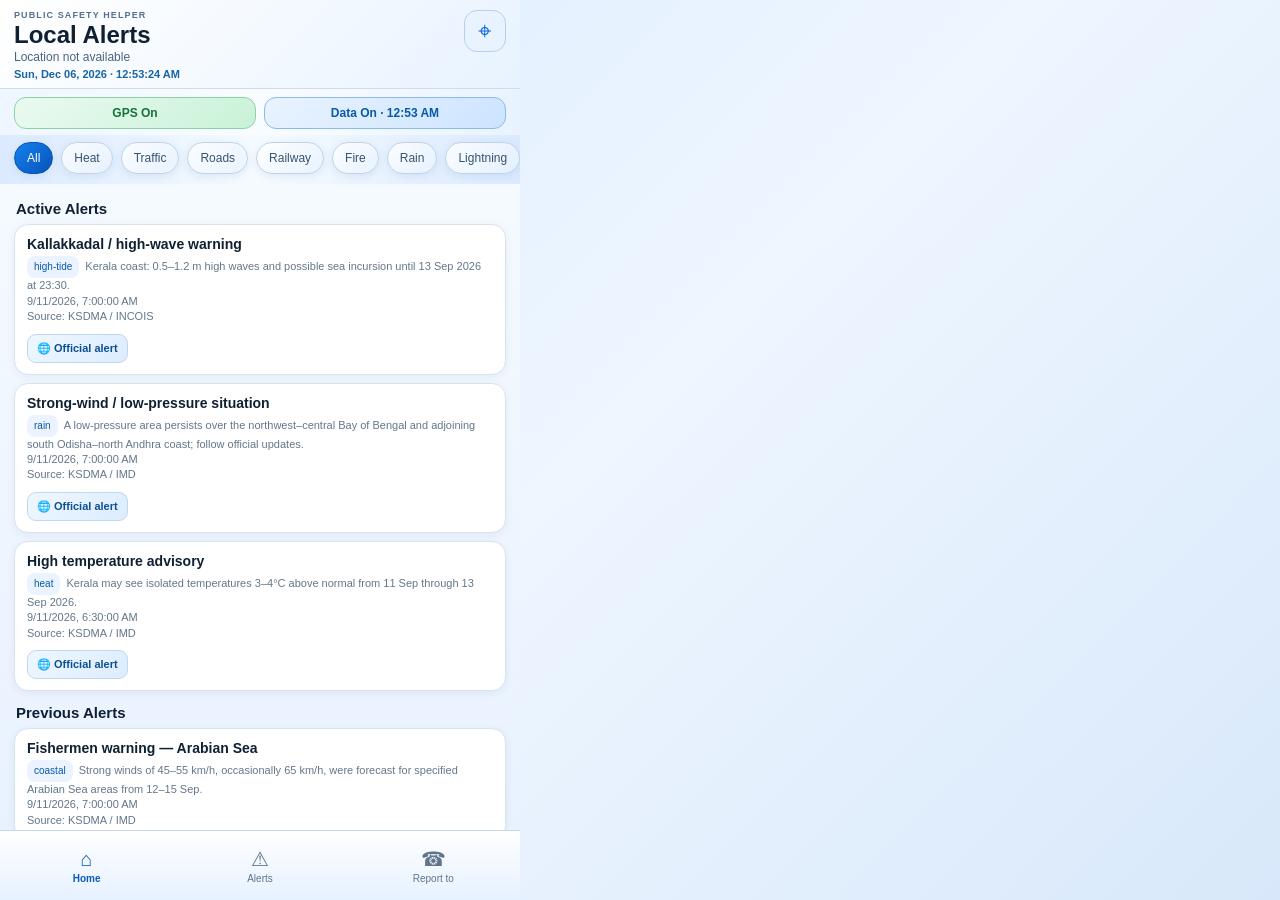
==== index.html @ a093ce12 "Load SACHET travel notification layer" ====
<!doctype html>
<html lang="en">
<head>
<meta charset="utf-8">
<meta name="viewport" content="width=device-width,initial-scale=1,viewport-fit=cover">
<meta name="theme-color" content="#0b63ce">
<meta name="description" content="Independent public-help resource for local alerts and reporting contacts.">
<meta property="og:title" content="Local Alerts">
<meta property="og:description" content="Independent public-help resource for local alerts and reporting contacts.">
<meta property="og:image" content="share.png">
<link rel="manifest" href="manifest.json">
<link rel="icon" href="icon-192.png">
<link rel="apple-touch-icon" href="icon-192.png">
<link rel="stylesheet" href="style.css">
<title>Local Alerts</title>
</head>
<body>
<main class="app">
  <header id="homeHeader" class="topbar">
    <div class="title-wrap">
      <div class="eyebrow">PUBLIC SAFETY HELPER</div>
      <h1>Local Alerts</h1>
      <p id="location">Location not available</p>
      <p id="datetime" class="datetime">--</p>
    </div>
    <button id="locBtn" class="location-btn" aria-label="Get GPS location">⌖</button>
  </header>

  <section id="statusButtons" class="status-buttons">
    <button id="gpsStatus" class="status gps-off">GPS Off</button>
    <button id="dataStatus" class="status data-off">Data Off</button>
  </section>

  <section id="categoryStrip" class="category-strip"></section>
  <section id="content" class="content-scroll"></section>

  <nav class="bottom-nav">
    <button class="nav active" data-page="home">⌂<span>Home</span></button>
    <button class="nav" data-page="alerts">⚠<span>Alerts</span></button>
    <button class="nav" data-page="report">☎<span>Report to</span></button>
  </nav>
</main>
<script src="data.js"></script>
<script src="public-contacts.js"></script>
<script src="app.js"></script>
<script src="sachet.js"></script>
</body>
</html>
---- style.css ----
*{box-sizing:border-box}
html,body{margin:0;width:100%;height:100%;overflow:hidden;font-family:-apple-system,BlinkMacSystemFont,"Segoe UI",Roboto,Arial,sans-serif;color:#102033}
body{background:linear-gradient(135deg,#dcecff 0%,#eef6ff 48%,#d8e8fa 100%)}
button{font:inherit;cursor:pointer}
.app{width:100%;max-width:520px;height:100dvh;min-height:100dvh;background:linear-gradient(180deg,#f8fbff 0%,#edf5ff 100%);display:flex;flex-direction:column;overflow:hidden}
.topbar{flex:none;position:relative;padding:calc(10px + env(safe-area-inset-top)) 14px 8px;background:linear-gradient(135deg,#ffffff,#e8f3ff);border-bottom:1px solid #cddded}
.title-wrap{width:100%}.eyebrow{font-size:9px;letter-spacing:1.1px;font-weight:800;color:#54708f}
h1{margin:2px 0;font-size:24px;line-height:1.05}#location{margin:0;font-size:12px;line-height:1.35;color:#49647d}.datetime{margin:3px 0 0!important;font-size:11px;color:#1764a7;font-weight:800}
.location-btn{position:absolute;right:14px;top:calc(10px + env(safe-area-inset-top));width:42px;height:42px;border:1px solid #b9d0e8;border-radius:13px;background:#e9f3ff;color:#0866d8;font-size:24px}
.status-buttons{flex:none;display:grid;grid-template-columns:1fr 1fr;gap:8px;padding:8px 14px 6px;background:linear-gradient(90deg,#eef6ff,#f9fcff,#e9f3ff)}
.status{border:1px solid;border-radius:12px;padding:8px;font-size:12px;font-weight:800}
.gps-weak{background:linear-gradient(135deg,#fff8e8,#ffe8b3);border-color:#e5c36a;color:#8a5a00}.gps-off{background:linear-gradient(135deg,#fff3f3,#ffe1e1);border-color:#efb1b1;color:#b42318}.data-weak{background:linear-gradient(135deg,#fff8e8,#ffe8b3);border-color:#e5c36a;color:#8a5a00}.data-off{background:linear-gradient(135deg,#fff8e8,#ffe8b3);border-color:#e5c36a;color:#8a5a00}
.gps-on{background:linear-gradient(135deg,#eafaf0,#c9f2d8);border-color:#8fd0a7;color:#14723a}.data-on{background:linear-gradient(135deg,#e9f3ff,#cde4ff);border-color:#8bbbe9;color:#075aa9}
.category-strip{flex:none;display:flex;gap:8px;overflow-x:auto;padding:7px 14px 10px;background:linear-gradient(90deg,#dbeaff,#f6fbff,#dbeaff);scrollbar-width:none}
.category-strip::-webkit-scrollbar{display:none}
.cat{flex:none;white-space:nowrap;border:1px solid #bfd2e6;border-radius:999px;padding:8px 12px;font-size:12px;color:#38536f;background:linear-gradient(135deg,#ffffffcc,#e6f1ffcc);backdrop-filter:blur(12px);-webkit-backdrop-filter:blur(12px);box-shadow:0 2px 8px #4777a522}
.cat.active{color:#fff;background:linear-gradient(135deg,#1680ee,#0753b9);border-color:#0753b9}
.content-scroll{flex:1;min-height:0;overflow-y:auto;overscroll-behavior:contain;padding:3px 14px calc(78px + env(safe-area-inset-bottom));background:linear-gradient(180deg,#f5faffb8,#e7f1ffcc)}
.content-scroll h2{font-size:15px;margin:13px 2px 7px}.muted-heading{color:#8b9aab}.stack{display:grid;gap:8px}
.card{background:#fff;border:1px solid #d9e3ee;border-radius:14px;padding:11px 12px;box-shadow:0 2px 8px #36536d14}.card.inactive{background:#e4e8ec;border-color:#cfd5da;color:#74808c;opacity:.72;box-shadow:none}
.card-title{font-weight:750;font-size:14px}.meta{font-size:11px;color:#64778a;margin-top:4px;line-height:1.4}.badge{display:inline-block;font-size:10px;padding:4px 7px;border-radius:8px;background:#eaf3ff;color:#075aa9;margin-right:6px}
.actions{display:flex;gap:7px;margin-top:9px;flex-wrap:wrap}.action{display:inline-flex;align-items:center;justify-content:center;text-decoration:none;color:#0b4f93;background:linear-gradient(135deg,#eef7ff,#dcecff);border:1px solid #bfd8ef;border-radius:9px;padding:7px 9px;font-size:11px;font-weight:700}
.page-bar{display:flex;align-items:center;gap:8px;margin:2px 0 10px}.back{width:38px;height:36px;border:1px solid #bdd1e6;border-radius:11px;background:linear-gradient(135deg,#fff,#e8f3ff);color:#075dbb;font-size:26px;line-height:20px}.page-title{font-size:18px;font-weight:800}.import-btn{margin-left:auto}
.empty{padding:18px;text-align:center;color:#7f91a3;background:#ffffffb8;border-radius:14px;border:1px dashed #b9c9d9}
.bottom-nav{flex:none;height:70px;padding-bottom:env(safe-area-inset-bottom);background:linear-gradient(180deg,#fff,#e6f1ff);border-top:1px solid #c9d9e9;display:grid;grid-template-columns:repeat(3,1fr)}
.nav{border:0;background:transparent;color:#60758b;font-size:20px;display:flex;flex-direction:column;align-items:center;justify-content:center;gap:2px}.nav span{font-size:10px}.nav.active{color:#075dbb;font-weight:800}

.official-sources{margin:0 0 10px;overflow-x:auto;flex-wrap:nowrap;padding-bottom:3px}.official-sources .action{flex:none}.content-scroll{scrollbar-width:auto}
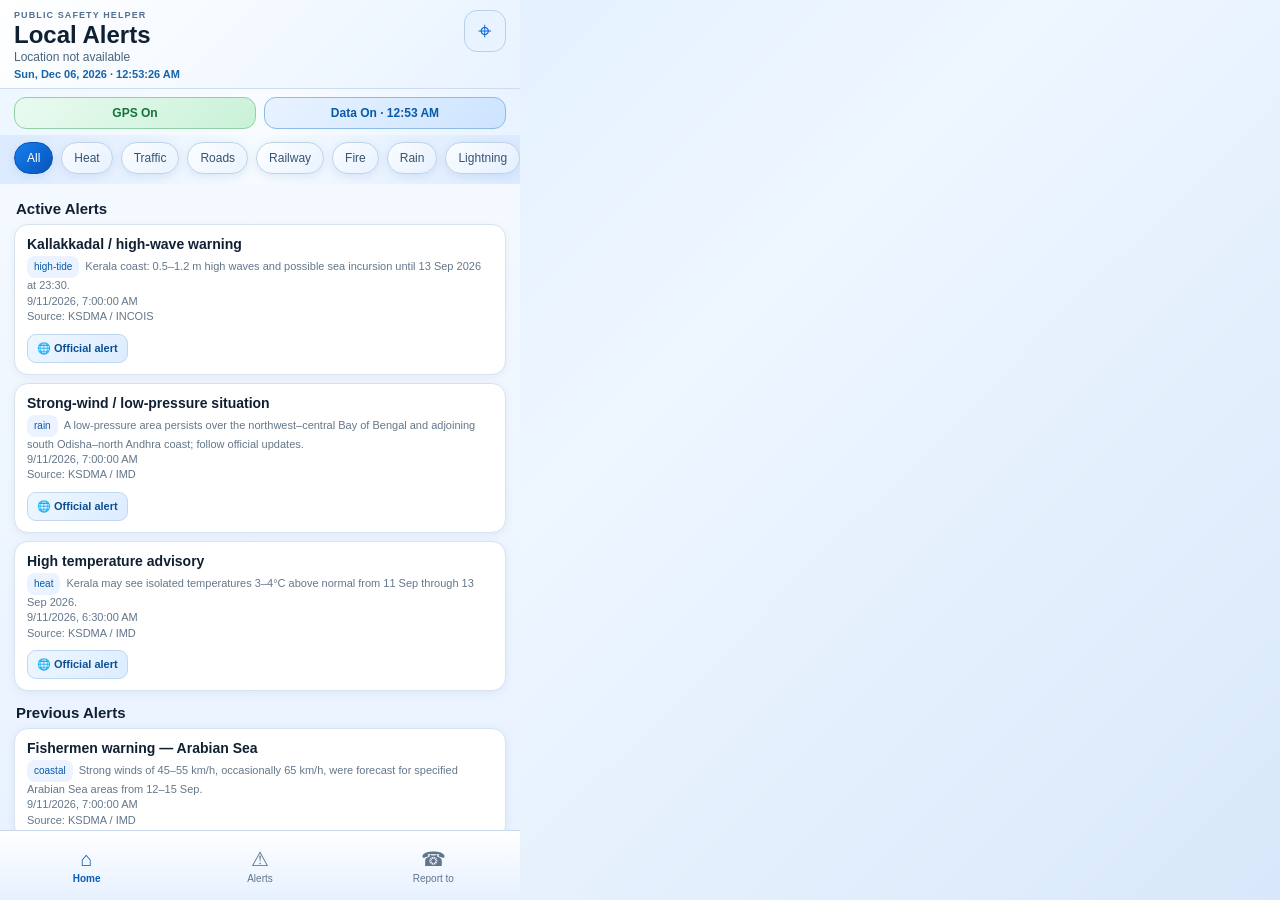
==== commit 4aafbcf0: "Load Safari GPS reliability patch" ====
--- a/index.html
+++ b/index.html
@@ -44,5 +44,6 @@
 <script src="public-contacts.js"></script>
 <script src="app.js"></script>
 <script src="sachet.js"></script>
+<script src="gps-fix.js"></script>
 </body>
 </html>
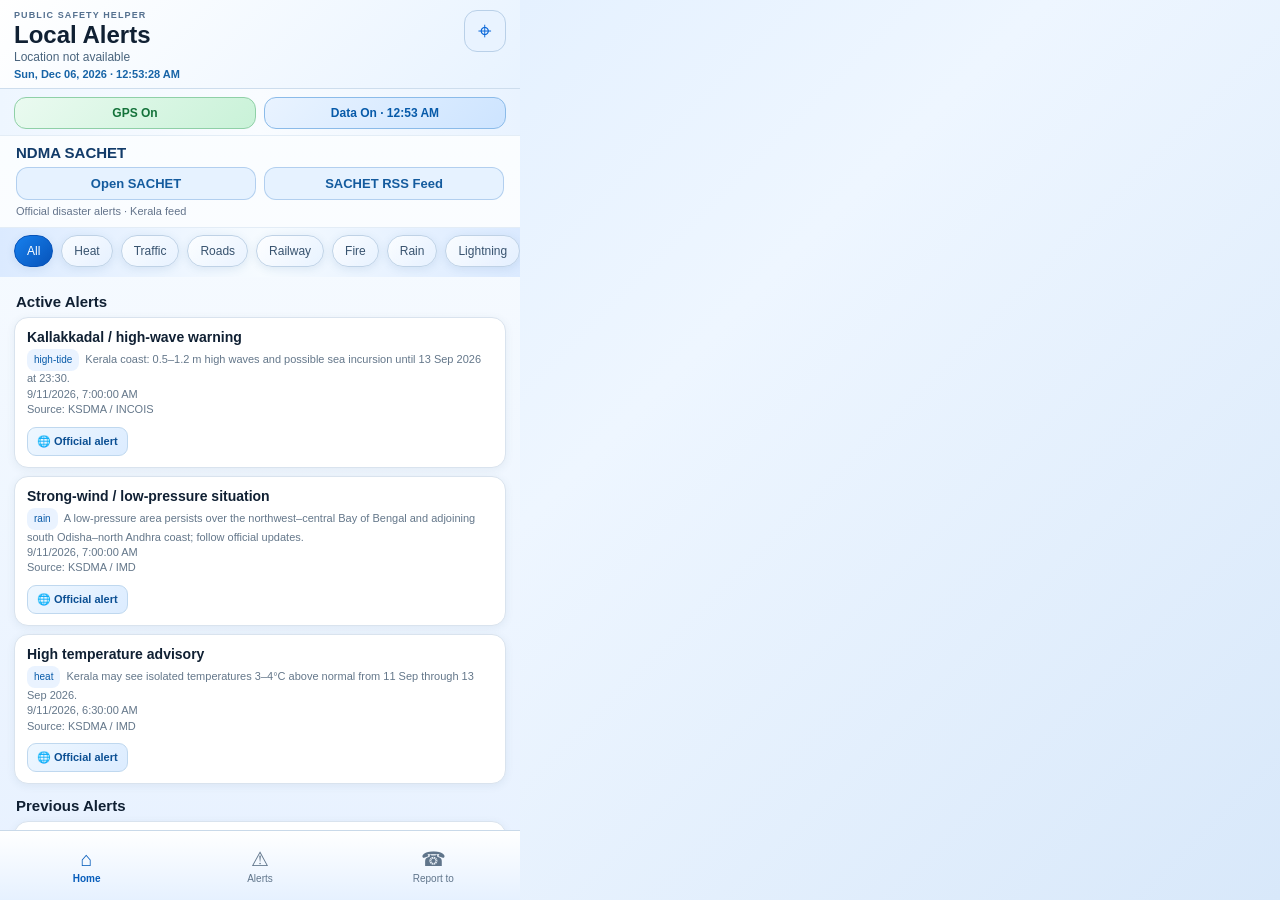
==== commit b8a425db: "Show NDMA SACHET controls near top" ====
--- a/index.html
+++ b/index.html
@@ -13,6 +13,13 @@
 <link rel="apple-touch-icon" href="icon-192.png">
 <link rel="stylesheet" href="style.css">
 <title>Local Alerts</title>
+<style>
+.sachet-top{padding:8px 16px 10px;background:rgba(255,255,255,.42);border-top:1px solid rgba(120,160,205,.18);border-bottom:1px solid rgba(120,160,205,.18)}
+.sachet-top-head{font-weight:800;color:#123b69;font-size:15px;margin-bottom:6px}
+.sachet-top-actions{display:flex;gap:8px;overflow:hidden}
+.sachet-top-actions a{flex:1;min-width:0;text-align:center;text-decoration:none;padding:8px 7px;border-radius:12px;background:rgba(225,239,255,.78);border:1px solid rgba(80,145,210,.35);color:#145b9e;font-weight:700;font-size:13px;white-space:nowrap}
+.sachet-top-status{font-size:11px;color:#64748b;margin-top:5px}
+</style>
 </head>
 <body>
 <main class="app">
@@ -31,6 +38,15 @@
     <button id="dataStatus" class="status data-off">Data Off</button>
   </section>
 
+  <section id="sachetTop" class="sachet-top">
+    <div class="sachet-top-head">NDMA SACHET</div>
+    <div class="sachet-top-actions">
+      <a target="_blank" rel="noopener noreferrer" href="https://sachet.ndma.gov.in/">Open SACHET</a>
+      <a target="_blank" rel="noopener noreferrer" href="https://sachet.ndma.gov.in/CapFeed">SACHET RSS Feed</a>
+    </div>
+    <div id="sachetTopStatus" class="sachet-top-status">Official disaster alerts · Kerala feed</div>
+  </section>
+
   <section id="categoryStrip" class="category-strip"></section>
   <section id="content" class="content-scroll"></section>
 
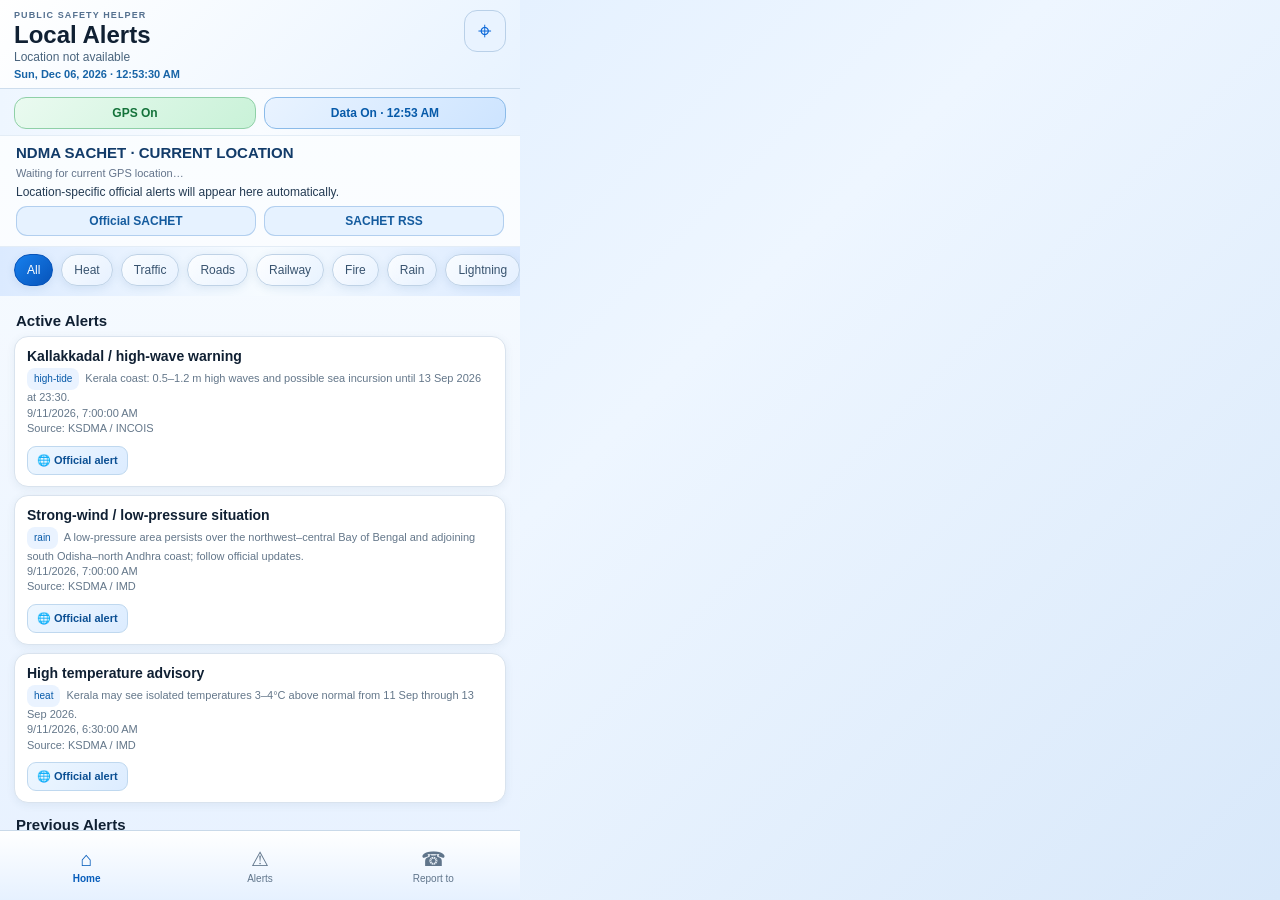
==== commit dd94e8e1: "Add current-location SACHET alert area" ====
--- a/index.html
+++ b/index.html
@@ -16,9 +16,13 @@
 <style>
 .sachet-top{padding:8px 16px 10px;background:rgba(255,255,255,.42);border-top:1px solid rgba(120,160,205,.18);border-bottom:1px solid rgba(120,160,205,.18)}
 .sachet-top-head{font-weight:800;color:#123b69;font-size:15px;margin-bottom:6px}
-.sachet-top-actions{display:flex;gap:8px;overflow:hidden}
-.sachet-top-actions a{flex:1;min-width:0;text-align:center;text-decoration:none;padding:8px 7px;border-radius:12px;background:rgba(225,239,255,.78);border:1px solid rgba(80,145,210,.35);color:#145b9e;font-weight:700;font-size:13px;white-space:nowrap}
+.sachet-top-actions{display:flex;gap:8px;overflow:hidden;margin-top:7px}
+.sachet-top-actions a{flex:1;min-width:0;text-align:center;text-decoration:none;padding:7px 6px;border-radius:11px;background:rgba(225,239,255,.78);border:1px solid rgba(80,145,210,.35);color:#145b9e;font-weight:700;font-size:12px;white-space:nowrap}
 .sachet-top-status{font-size:11px;color:#64748b;margin-top:5px}
+.sachet-top-alerts{font-size:12px;color:#243b53;max-height:88px;overflow:auto;margin-top:6px}
+.sachet-top-alerts ul{margin:4px 0 0;padding-left:18px}
+.sachet-top-alerts li{margin:4px 0}
+.sachet-top-alerts a{color:#145b9e;font-weight:700}
 </style>
 </head>
 <body>
@@ -39,12 +43,13 @@
   </section>
 
   <section id="sachetTop" class="sachet-top">
-    <div class="sachet-top-head">NDMA SACHET</div>
+    <div class="sachet-top-head">NDMA SACHET · CURRENT LOCATION</div>
+    <div id="sachetTopStatus" class="sachet-top-status">Waiting for current GPS location…</div>
+    <div id="sachetTopAlerts" class="sachet-top-alerts">Location-specific official alerts will appear here automatically.</div>
     <div class="sachet-top-actions">
-      <a target="_blank" rel="noopener noreferrer" href="https://sachet.ndma.gov.in/">Open SACHET</a>
-      <a target="_blank" rel="noopener noreferrer" href="https://sachet.ndma.gov.in/CapFeed">SACHET RSS Feed</a>
+      <a target="_blank" rel="noopener noreferrer" href="https://sachet.ndma.gov.in/">Official SACHET</a>
+      <a target="_blank" rel="noopener noreferrer" href="https://sachet.ndma.gov.in/CapFeed">SACHET RSS</a>
     </div>
-    <div id="sachetTopStatus" class="sachet-top-status">Official disaster alerts · Kerala feed</div>
   </section>
 
   <section id="categoryStrip" class="category-strip"></section>
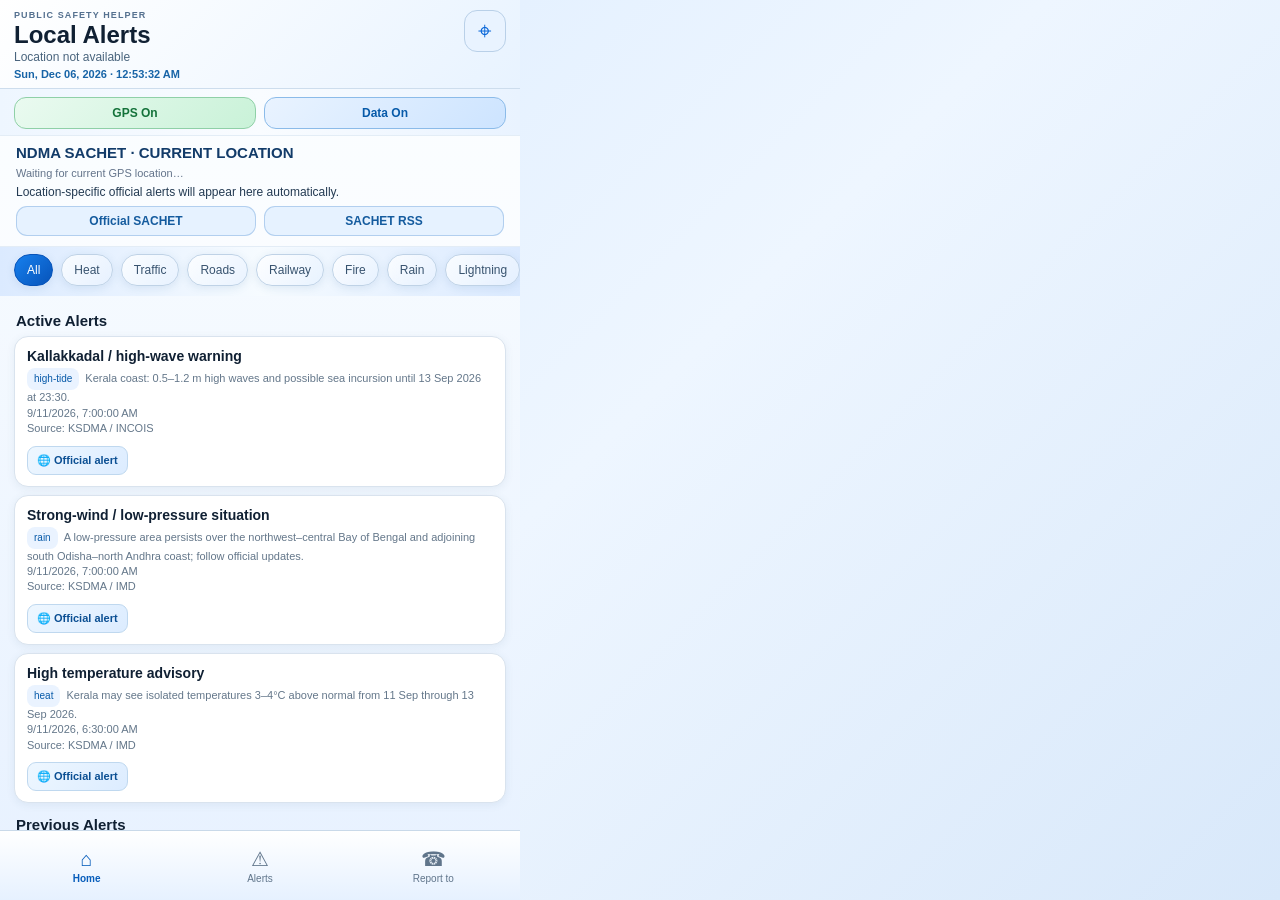
==== commit 0aa16041: "Load location travel companion" ====
--- a/index.html
+++ b/index.html
@@ -66,5 +66,6 @@
 <script src="app.js"></script>
 <script src="sachet.js"></script>
 <script src="gps-fix.js"></script>
+<script src="location-ui.js"></script>
 </body>
 </html>
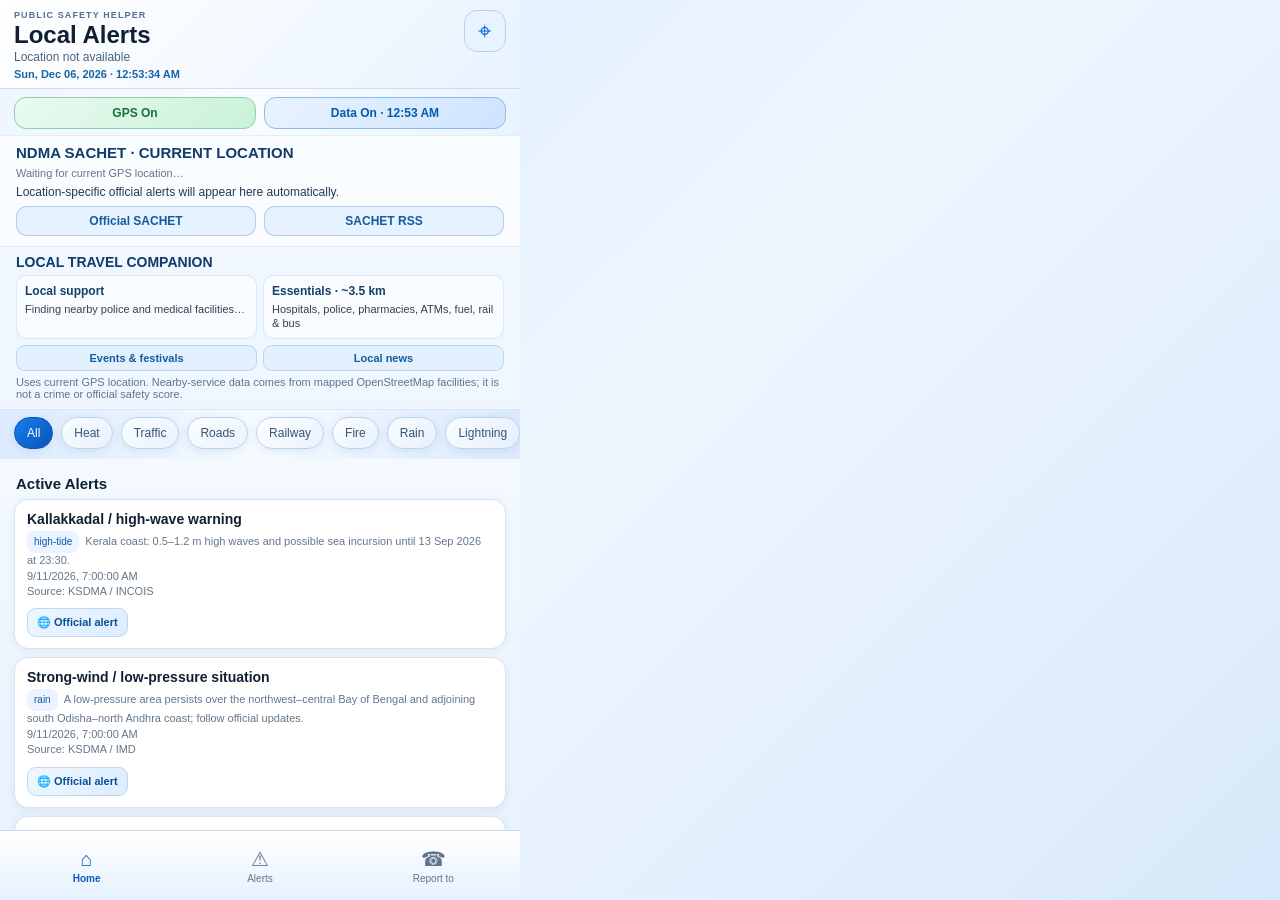
==== commit 6138c367: "Add compact location travel panel" ====
--- a/index.html
+++ b/index.html
@@ -23,6 +23,13 @@
 .sachet-top-alerts ul{margin:4px 0 0;padding-left:18px}
 .sachet-top-alerts li{margin:4px 0}
 .sachet-top-alerts a{color:#145b9e;font-weight:700}
+.travel-top{padding:7px 16px 9px;background:rgba(236,245,255,.52);border-bottom:1px solid rgba(120,160,205,.18)}
+.travel-top-head{font-weight:800;color:#123b69;font-size:14px;margin-bottom:5px}
+.travel-top-grid{display:grid;grid-template-columns:1fr 1fr;gap:6px}
+.travel-top-item{min-width:0;padding:7px 8px;border-radius:10px;background:rgba(255,255,255,.58);border:1px solid rgba(120,160,205,.22);font-size:11px;line-height:1.35;color:#334155}
+.travel-top-item strong{display:block;color:#163f6b;font-size:12px;margin-bottom:2px}
+.travel-top-links{display:flex;gap:6px;margin-top:6px}
+.travel-top-links a{flex:1;text-align:center;text-decoration:none;padding:6px;border-radius:9px;background:rgba(225,239,255,.82);border:1px solid rgba(80,145,210,.3);color:#145b9e;font-weight:700;font-size:11px}
 </style>
 </head>
 <body>
@@ -52,6 +59,19 @@
     </div>
   </section>
 
+  <section id="travelTop" class="travel-top">
+    <div class="travel-top-head">LOCAL TRAVEL COMPANION</div>
+    <div class="travel-top-grid">
+      <div id="supportTop" class="travel-top-item"><strong>Local support</strong>Finding nearby police and medical facilities…</div>
+      <div id="essentialsTop" class="travel-top-item"><strong>Essentials · ~3.5 km</strong>Hospitals, police, pharmacies, ATMs, fuel, rail &amp; bus</div>
+    </div>
+    <div id="eventsTop" class="travel-top-links">
+      <a target="_blank" rel="noopener noreferrer" href="https://www.google.com/search?q=Kerala+events+festivals+today">Events &amp; festivals</a>
+      <a target="_blank" rel="noopener noreferrer" href="https://www.google.com/search?q=Kerala+local+news+today">Local news</a>
+    </div>
+    <div id="travelTopStatus" class="sachet-top-status">Uses current GPS location. Nearby-service data comes from mapped OpenStreetMap facilities; it is not a crime or official safety score.</div>
+  </section>
+
   <section id="categoryStrip" class="category-strip"></section>
   <section id="content" class="content-scroll"></section>
 
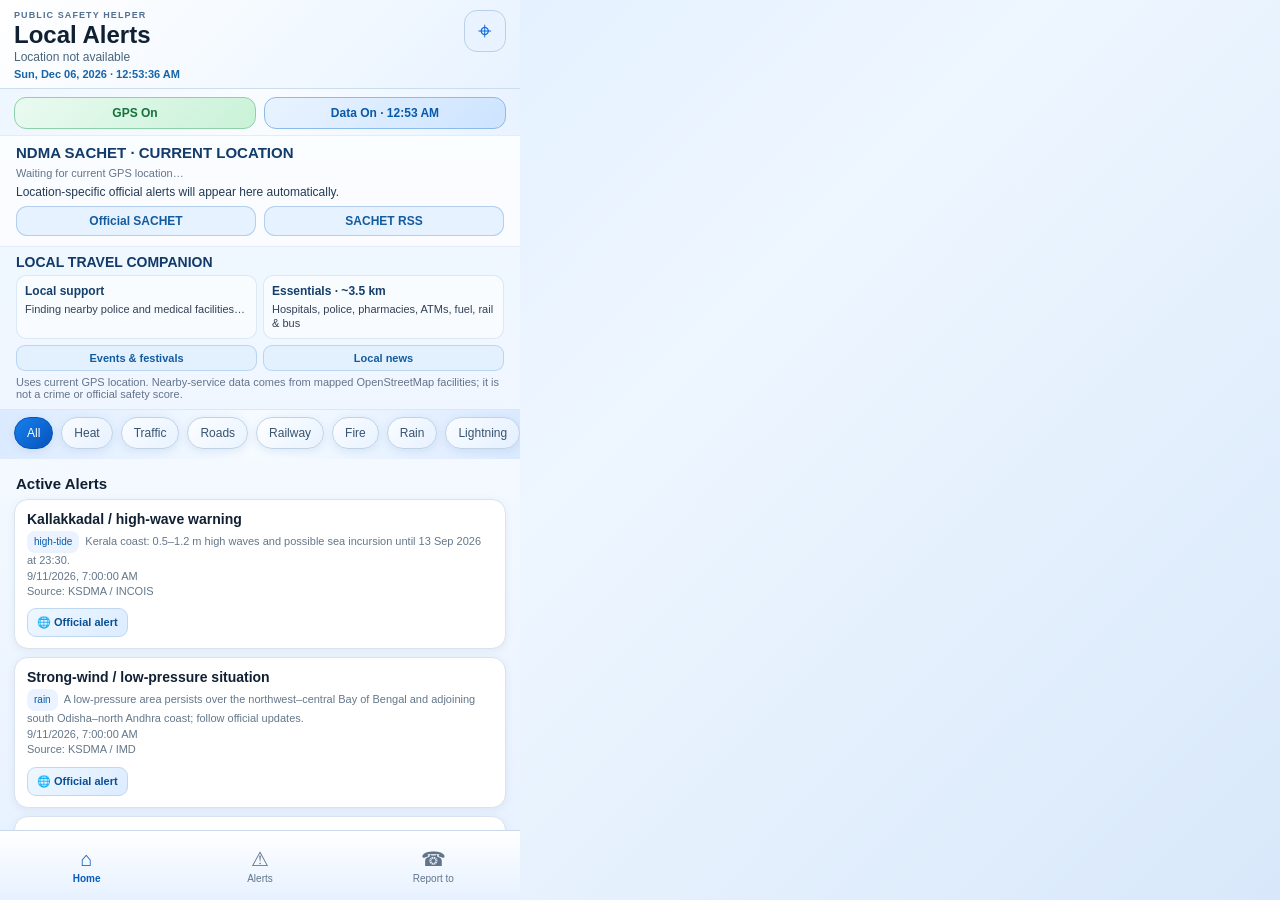
==== commit fe7a2079: "Load compact travel companion" ====
--- a/index.html
+++ b/index.html
@@ -43,49 +43,29 @@
     </div>
     <button id="locBtn" class="location-btn" aria-label="Get GPS location">⌖</button>
   </header>
-
   <section id="statusButtons" class="status-buttons">
     <button id="gpsStatus" class="status gps-off">GPS Off</button>
     <button id="dataStatus" class="status data-off">Data Off</button>
   </section>
-
   <section id="sachetTop" class="sachet-top">
     <div class="sachet-top-head">NDMA SACHET · CURRENT LOCATION</div>
     <div id="sachetTopStatus" class="sachet-top-status">Waiting for current GPS location…</div>
     <div id="sachetTopAlerts" class="sachet-top-alerts">Location-specific official alerts will appear here automatically.</div>
-    <div class="sachet-top-actions">
-      <a target="_blank" rel="noopener noreferrer" href="https://sachet.ndma.gov.in/">Official SACHET</a>
-      <a target="_blank" rel="noopener noreferrer" href="https://sachet.ndma.gov.in/CapFeed">SACHET RSS</a>
-    </div>
+    <div class="sachet-top-actions"><a target="_blank" rel="noopener noreferrer" href="https://sachet.ndma.gov.in/">Official SACHET</a><a target="_blank" rel="noopener noreferrer" href="https://sachet.ndma.gov.in/CapFeed">SACHET RSS</a></div>
   </section>
-
   <section id="travelTop" class="travel-top">
     <div class="travel-top-head">LOCAL TRAVEL COMPANION</div>
     <div class="travel-top-grid">
       <div id="supportTop" class="travel-top-item"><strong>Local support</strong>Finding nearby police and medical facilities…</div>
       <div id="essentialsTop" class="travel-top-item"><strong>Essentials · ~3.5 km</strong>Hospitals, police, pharmacies, ATMs, fuel, rail &amp; bus</div>
     </div>
-    <div id="eventsTop" class="travel-top-links">
-      <a target="_blank" rel="noopener noreferrer" href="https://www.google.com/search?q=Kerala+events+festivals+today">Events &amp; festivals</a>
-      <a target="_blank" rel="noopener noreferrer" href="https://www.google.com/search?q=Kerala+local+news+today">Local news</a>
-    </div>
+    <div id="eventsTop" class="travel-top-links"><a target="_blank" rel="noopener noreferrer" href="https://www.google.com/search?q=Kerala+events+festivals+today">Events &amp; festivals</a><a target="_blank" rel="noopener noreferrer" href="https://www.google.com/search?q=Kerala+local+news+today">Local news</a></div>
     <div id="travelTopStatus" class="sachet-top-status">Uses current GPS location. Nearby-service data comes from mapped OpenStreetMap facilities; it is not a crime or official safety score.</div>
   </section>
-
   <section id="categoryStrip" class="category-strip"></section>
   <section id="content" class="content-scroll"></section>
-
-  <nav class="bottom-nav">
-    <button class="nav active" data-page="home">⌂<span>Home</span></button>
-    <button class="nav" data-page="alerts">⚠<span>Alerts</span></button>
-    <button class="nav" data-page="report">☎<span>Report to</span></button>
-  </nav>
+  <nav class="bottom-nav"><button class="nav active" data-page="home">⌂<span>Home</span></button><button class="nav" data-page="alerts">⚠<span>Alerts</span></button><button class="nav" data-page="report">☎<span>Report to</span></button></nav>
 </main>
-<script src="data.js"></script>
-<script src="public-contacts.js"></script>
-<script src="app.js"></script>
-<script src="sachet.js"></script>
-<script src="gps-fix.js"></script>
-<script src="location-ui.js"></script>
+<script src="data.js"></script><script src="public-contacts.js"></script><script src="app.js"></script><script src="sachet.js"></script><script src="gps-fix.js"></script><script src="location-ui.js"></script><script src="top-companion.js"></script>
 </body>
 </html>
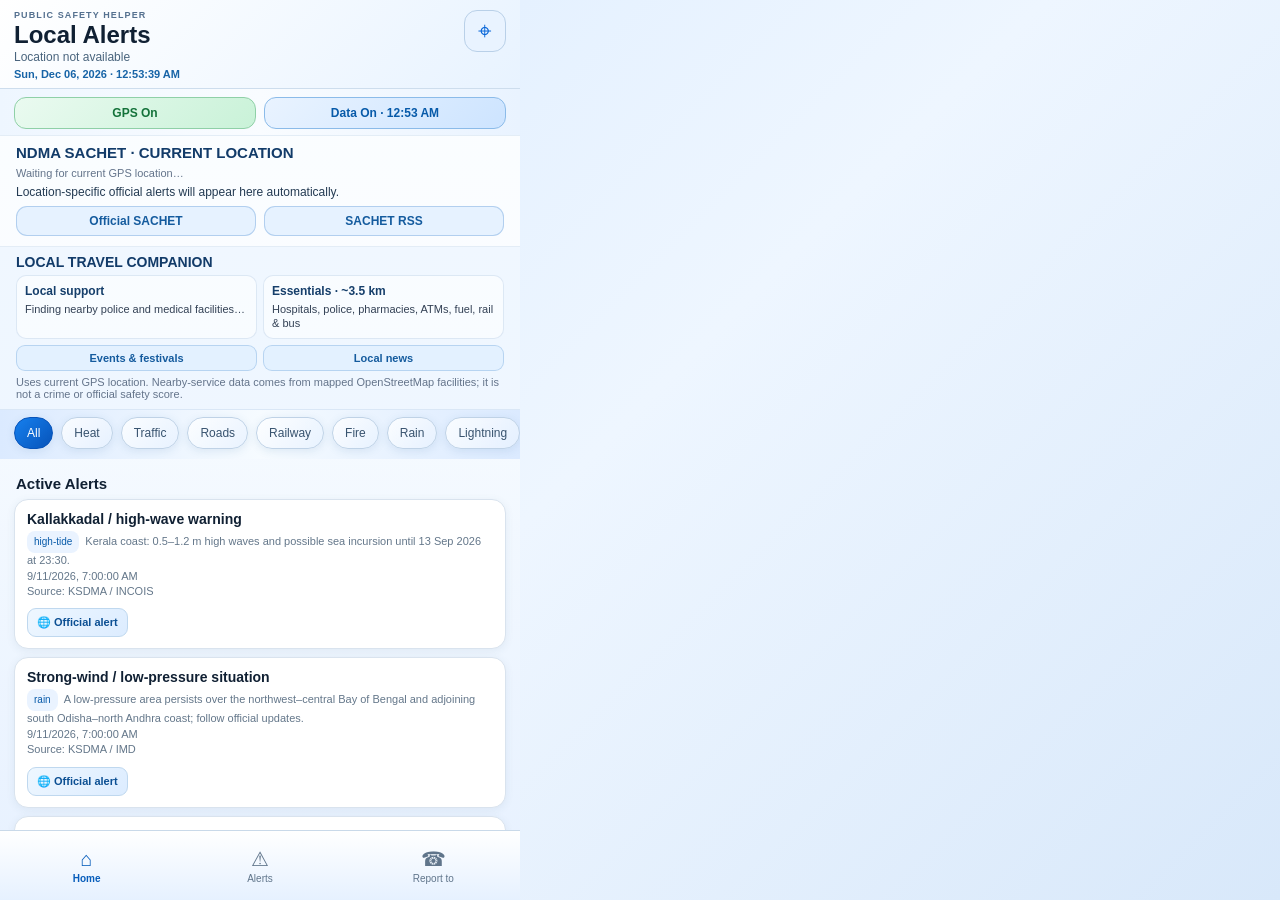
==== commit aca7e260: "Remove duplicate travel panel script" ====
--- a/index.html
+++ b/index.html
@@ -8,64 +8,17 @@
 <meta property="og:title" content="Local Alerts">
 <meta property="og:description" content="Independent public-help resource for local alerts and reporting contacts.">
 <meta property="og:image" content="share.png">
-<link rel="manifest" href="manifest.json">
-<link rel="icon" href="icon-192.png">
-<link rel="apple-touch-icon" href="icon-192.png">
-<link rel="stylesheet" href="style.css">
-<title>Local Alerts</title>
+<link rel="manifest" href="manifest.json"><link rel="icon" href="icon-192.png"><link rel="apple-touch-icon" href="icon-192.png"><link rel="stylesheet" href="style.css"><title>Local Alerts</title>
 <style>
 .sachet-top{padding:8px 16px 10px;background:rgba(255,255,255,.42);border-top:1px solid rgba(120,160,205,.18);border-bottom:1px solid rgba(120,160,205,.18)}
-.sachet-top-head{font-weight:800;color:#123b69;font-size:15px;margin-bottom:6px}
-.sachet-top-actions{display:flex;gap:8px;overflow:hidden;margin-top:7px}
-.sachet-top-actions a{flex:1;min-width:0;text-align:center;text-decoration:none;padding:7px 6px;border-radius:11px;background:rgba(225,239,255,.78);border:1px solid rgba(80,145,210,.35);color:#145b9e;font-weight:700;font-size:12px;white-space:nowrap}
-.sachet-top-status{font-size:11px;color:#64748b;margin-top:5px}
-.sachet-top-alerts{font-size:12px;color:#243b53;max-height:88px;overflow:auto;margin-top:6px}
-.sachet-top-alerts ul{margin:4px 0 0;padding-left:18px}
-.sachet-top-alerts li{margin:4px 0}
-.sachet-top-alerts a{color:#145b9e;font-weight:700}
-.travel-top{padding:7px 16px 9px;background:rgba(236,245,255,.52);border-bottom:1px solid rgba(120,160,205,.18)}
-.travel-top-head{font-weight:800;color:#123b69;font-size:14px;margin-bottom:5px}
-.travel-top-grid{display:grid;grid-template-columns:1fr 1fr;gap:6px}
-.travel-top-item{min-width:0;padding:7px 8px;border-radius:10px;background:rgba(255,255,255,.58);border:1px solid rgba(120,160,205,.22);font-size:11px;line-height:1.35;color:#334155}
-.travel-top-item strong{display:block;color:#163f6b;font-size:12px;margin-bottom:2px}
-.travel-top-links{display:flex;gap:6px;margin-top:6px}
-.travel-top-links a{flex:1;text-align:center;text-decoration:none;padding:6px;border-radius:9px;background:rgba(225,239,255,.82);border:1px solid rgba(80,145,210,.3);color:#145b9e;font-weight:700;font-size:11px}
-</style>
-</head>
-<body>
-<main class="app">
-  <header id="homeHeader" class="topbar">
-    <div class="title-wrap">
-      <div class="eyebrow">PUBLIC SAFETY HELPER</div>
-      <h1>Local Alerts</h1>
-      <p id="location">Location not available</p>
-      <p id="datetime" class="datetime">--</p>
-    </div>
-    <button id="locBtn" class="location-btn" aria-label="Get GPS location">⌖</button>
-  </header>
-  <section id="statusButtons" class="status-buttons">
-    <button id="gpsStatus" class="status gps-off">GPS Off</button>
-    <button id="dataStatus" class="status data-off">Data Off</button>
-  </section>
-  <section id="sachetTop" class="sachet-top">
-    <div class="sachet-top-head">NDMA SACHET · CURRENT LOCATION</div>
-    <div id="sachetTopStatus" class="sachet-top-status">Waiting for current GPS location…</div>
-    <div id="sachetTopAlerts" class="sachet-top-alerts">Location-specific official alerts will appear here automatically.</div>
-    <div class="sachet-top-actions"><a target="_blank" rel="noopener noreferrer" href="https://sachet.ndma.gov.in/">Official SACHET</a><a target="_blank" rel="noopener noreferrer" href="https://sachet.ndma.gov.in/CapFeed">SACHET RSS</a></div>
-  </section>
-  <section id="travelTop" class="travel-top">
-    <div class="travel-top-head">LOCAL TRAVEL COMPANION</div>
-    <div class="travel-top-grid">
-      <div id="supportTop" class="travel-top-item"><strong>Local support</strong>Finding nearby police and medical facilities…</div>
-      <div id="essentialsTop" class="travel-top-item"><strong>Essentials · ~3.5 km</strong>Hospitals, police, pharmacies, ATMs, fuel, rail &amp; bus</div>
-    </div>
-    <div id="eventsTop" class="travel-top-links"><a target="_blank" rel="noopener noreferrer" href="https://www.google.com/search?q=Kerala+events+festivals+today">Events &amp; festivals</a><a target="_blank" rel="noopener noreferrer" href="https://www.google.com/search?q=Kerala+local+news+today">Local news</a></div>
-    <div id="travelTopStatus" class="sachet-top-status">Uses current GPS location. Nearby-service data comes from mapped OpenStreetMap facilities; it is not a crime or official safety score.</div>
-  </section>
-  <section id="categoryStrip" class="category-strip"></section>
-  <section id="content" class="content-scroll"></section>
-  <nav class="bottom-nav"><button class="nav active" data-page="home">⌂<span>Home</span></button><button class="nav" data-page="alerts">⚠<span>Alerts</span></button><button class="nav" data-page="report">☎<span>Report to</span></button></nav>
-</main>
-<script src="data.js"></script><script src="public-contacts.js"></script><script src="app.js"></script><script src="sachet.js"></script><script src="gps-fix.js"></script><script src="location-ui.js"></script><script src="top-companion.js"></script>
-</body>
-</html>
+.sachet-top-head{font-weight:800;color:#123b69;font-size:15px;margin-bottom:6px}.sachet-top-actions{display:flex;gap:8px;overflow:hidden;margin-top:7px}.sachet-top-actions a{flex:1;min-width:0;text-align:center;text-decoration:none;padding:7px 6px;border-radius:11px;background:rgba(225,239,255,.78);border:1px solid rgba(80,145,210,.35);color:#145b9e;font-weight:700;font-size:12px;white-space:nowrap}.sachet-top-status{font-size:11px;color:#64748b;margin-top:5px}.sachet-top-alerts{font-size:12px;color:#243b53;max-height:88px;overflow:auto;margin-top:6px}.sachet-top-alerts ul{margin:4px 0 0;padding-left:18px}.sachet-top-alerts li{margin:4px 0}.sachet-top-alerts a{color:#145b9e;font-weight:700}
+.travel-top{padding:7px 16px 9px;background:rgba(236,245,255,.52);border-bottom:1px solid rgba(120,160,205,.18)}.travel-top-head{font-weight:800;color:#123b69;font-size:14px;margin-bottom:5px}.travel-top-grid{display:grid;grid-template-columns:1fr 1fr;gap:6px}.travel-top-item{min-width:0;padding:7px 8px;border-radius:10px;background:rgba(255,255,255,.58);border:1px solid rgba(120,160,205,.22);font-size:11px;line-height:1.35;color:#334155}.travel-top-item strong{display:block;color:#163f6b;font-size:12px;margin-bottom:2px}.travel-top-links{display:flex;gap:6px;margin-top:6px}.travel-top-links a{flex:1;text-align:center;text-decoration:none;padding:6px;border-radius:9px;background:rgba(225,239,255,.82);border:1px solid rgba(80,145,210,.3);color:#145b9e;font-weight:700;font-size:11px}
+</style></head><body><main class="app">
+<header id="homeHeader" class="topbar"><div class="title-wrap"><div class="eyebrow">PUBLIC SAFETY HELPER</div><h1>Local Alerts</h1><p id="location">Location not available</p><p id="datetime" class="datetime">--</p></div><button id="locBtn" class="location-btn" aria-label="Get GPS location">⌖</button></header>
+<section id="statusButtons" class="status-buttons"><button id="gpsStatus" class="status gps-off">GPS Off</button><button id="dataStatus" class="status data-off">Data Off</button></section>
+<section id="sachetTop" class="sachet-top"><div class="sachet-top-head">NDMA SACHET · CURRENT LOCATION</div><div id="sachetTopStatus" class="sachet-top-status">Waiting for current GPS location…</div><div id="sachetTopAlerts" class="sachet-top-alerts">Location-specific official alerts will appear here automatically.</div><div class="sachet-top-actions"><a target="_blank" rel="noopener noreferrer" href="https://sachet.ndma.gov.in/">Official SACHET</a><a target="_blank" rel="noopener noreferrer" href="https://sachet.ndma.gov.in/CapFeed">SACHET RSS</a></div></section>
+<section id="travelTop" class="travel-top"><div class="travel-top-head">LOCAL TRAVEL COMPANION</div><div class="travel-top-grid"><div id="supportTop" class="travel-top-item"><strong>Local support</strong>Finding nearby police and medical facilities…</div><div id="essentialsTop" class="travel-top-item"><strong>Essentials · ~3.5 km</strong>Hospitals, police, pharmacies, ATMs, fuel, rail &amp; bus</div></div><div id="eventsTop" class="travel-top-links"><a target="_blank" rel="noopener noreferrer" href="https://www.google.com/search?q=Kerala+events+festivals+today">Events &amp; festivals</a><a target="_blank" rel="noopener noreferrer" href="https://www.google.com/search?q=Kerala+local+news+today">Local news</a></div><div id="travelTopStatus" class="sachet-top-status">Uses current GPS location. Nearby-service data comes from mapped OpenStreetMap facilities; it is not a crime or official safety score.</div></section>
+<section id="categoryStrip" class="category-strip"></section><section id="content" class="content-scroll"></section>
+<nav class="bottom-nav"><button class="nav active" data-page="home">⌂<span>Home</span></button><button class="nav" data-page="alerts">⚠<span>Alerts</span></button><button class="nav" data-page="report">☎<span>Report to</span></button></nav></main>
+<script src="data.js"></script><script src="public-contacts.js"></script><script src="app.js"></script><script src="sachet.js"></script><script src="gps-fix.js"></script><script src="top-companion.js"></script>
+</body></html>
